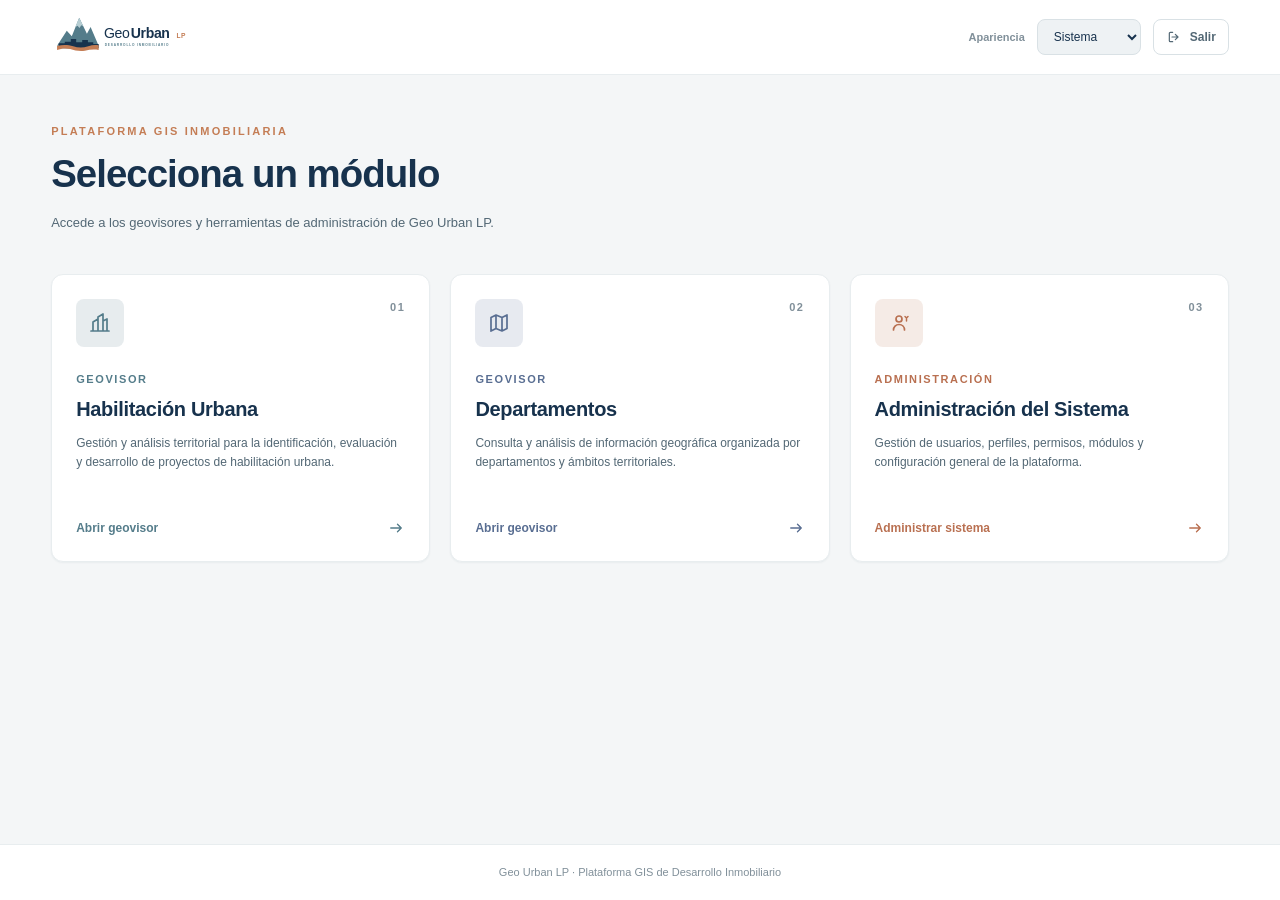
==== frontend/modules/modules.html @ 4432e71e "Initial Geo Urban LP platform" ====
<!DOCTYPE html>
<html lang="es">

<head>
    <meta charset="UTF-8">
    <meta 
        name="viewport" 
        content="width=device-width, initial-scale=1.0">

    <meta
        name="description"
        content="Geo Urban LP - Plataforma GIS para el desarrollo inmobiliario">

    <title>Geo Urban LP | Módulos</title>

    <!-- Favicon -->
    <link rel="icon" href="../assets/icons/geourbanlp-light-icon.svg" type="image/svg+xml">

    <!-- Stylesheets -->
    <link rel="stylesheet" href="modules.css">
</head>

<body>
    <header class="modules-header">

        <a
            href="modules.html"
            class="modules-brand"
            aria-label="Ir al inicio de Geo Urban LP">

            <img
                src="../assets/icons/geourbanlp-light-logo.svg"
                alt="Geo Urban LP"
                class="modules-logo modules-logo-light">

            <img
                src="../assets/icons/geourbanlp-dark-logo.svg"
                alt=""
                aria-hidden="true"
                class="modules-logo modules-logo-dark">

        </a>

        <div class="modules-header-actions">

            <label
                for="select-theme"
                class="theme-label">
                Apariencia
            </label>

            <select
                id="select-theme"
                class="theme-select"
                aria-label="Seleccionar apariencia">

                <option value="system">
                    Sistema
                </option>

                <option value="light">
                    Claro
                </option>

                <option value="dark">
                    Oscuro
                </option>

            </select>

            <button
                id="btn-logout"
                class="btn-logout"
                type="button">

                <svg
                    viewBox="0 0 24 24"
                    fill="none"
                    aria-hidden="true">

                    <path
                        d="M10 5H6.5A1.5 1.5 0 0 0 5 6.5V17.5A1.5 1.5 0 0 0 6.5 19H10M14 8L18 12M18 12L14 16M18 12H9"
                        stroke="currentColor"
                        stroke-width="1.8"
                        stroke-linecap="round"
                        stroke-linejoin="round"/>

                </svg>

                <span>Salir</span>

            </button>

        </div>

    </header>
    <main class="modules-main">
        <section class="modules-introduction">
            <span class="modules-eyebrow">
                PLATAFORMA GIS INMOBILIARIA
            </span>
            <h1>
                Selecciona un módulo
            </h1>
            <p>
                Accede a los geovisores y herramientas de administración
                de Geo Urban LP.
            </p>
        </section>
        <section class="modules-grid" aria-label="Módulos disponibles">
            <!-- =========================== -->
            <!-- HABILITACIÓN URBANA         -->
            <!-- =========================== -->
            <a
                href="../modules/m-habilitacion-urbana/m-habilitacion-urbana.html"
                class="module-card module-card-urban">

                <div class="module-card-header">

                    <div class="module-icon">

                        <svg
                            viewBox="0 0 24 24"
                            fill="none"
                            aria-hidden="true">

                            <path
                                d="M3 20H21
                                   M5 20V11L10 8V20
                                   M10 20V6L15 3V20
                                   M15 20V10L19 8V20"
                                stroke="currentColor"
                                stroke-width="1.7"
                                stroke-linecap="round"
                                stroke-linejoin="round"/>

                        </svg>

                    </div>

                    <span class="module-number">
                        01
                    </span>

                </div>

                <div class="module-card-content">

                    <span class="module-type">
                        GEOVISOR
                    </span>

                    <h2>
                        Habilitación Urbana
                    </h2>

                    <p>
                        Gestión y análisis territorial para la identificación,
                        evaluación y desarrollo de proyectos de habilitación urbana.
                    </p>

                </div>

                <div class="module-card-footer">

                    <span>
                        Abrir geovisor
                    </span>

                    <svg
                        viewBox="0 0 24 24"
                        fill="none"
                        aria-hidden="true">

                        <path
                            d="M5 12H19M14 7L19 12L14 17"
                            stroke="currentColor"
                            stroke-width="1.8"
                            stroke-linecap="round"
                            stroke-linejoin="round"/>

                    </svg>

                </div>

            </a>

            <!-- =========================== -->
            <!-- DEPARTAMENTOS               -->
            <!-- =========================== -->
            <a
                href="../modules/m-departamentos/m-departamentos.html"
                class="module-card module-card-departments">

                <div class="module-card-header">

                    <div class="module-icon">

                        <svg
                            viewBox="0 0 24 24"
                            fill="none"
                            aria-hidden="true">

                            <path
                                d="M4 6.5L9 4L15 6.5L20 4V17.5L15 20L9 17.5L4 20V6.5Z
                                   M9 4V17.5
                                   M15 6.5V20"
                                stroke="currentColor"
                                stroke-width="1.7"
                                stroke-linecap="round"
                                stroke-linejoin="round"/>

                        </svg>

                    </div>

                    <span class="module-number">
                        02
                    </span>

                </div>

                <div class="module-card-content">

                    <span class="module-type">
                        GEOVISOR
                    </span>

                    <h2>
                        Departamentos
                    </h2>

                    <p>
                        Consulta y análisis de información geográfica
                        organizada por departamentos y ámbitos territoriales.
                    </p>

                </div>

                <div class="module-card-footer">

                    <span>
                        Abrir geovisor
                    </span>

                    <svg
                        viewBox="0 0 24 24"
                        fill="none"
                        aria-hidden="true">

                        <path
                            d="M5 12H19M14 7L19 12L14 17"
                            stroke="currentColor"
                            stroke-width="1.8"
                            stroke-linecap="round"
                            stroke-linejoin="round"/>

                    </svg>

                </div>

            </a>

            <!-- =========================== -->
            <!-- ADMINISTRACIÓN              -->
            <!-- =========================== -->
            <a
                href="../modules/m-administracion/m-administracion.html"
                class="module-card module-card-admin">

                <div class="module-card-header">

                    <div class="module-icon">

                        <svg
                            viewBox="0 0 24 24"
                            fill="none"
                            aria-hidden="true">

                            <circle
                                cx="12"
                                cy="8"
                                r="3"
                                stroke="currentColor"
                                stroke-width="1.7"/>

                            <path
                                d="M6.5 19
                                   C6.5 15.8 8.8 13.5 12 13.5
                                   C15.2 13.5 17.5 15.8 17.5 19"
                                stroke="currentColor"
                                stroke-width="1.7"
                                stroke-linecap="round"/>

                            <path
                                d="M18 5.5L19.5 7
                                   M19.5 7L21 5.5
                                   M19.5 7V10"
                                stroke="currentColor"
                                stroke-width="1.5"
                                stroke-linecap="round"
                                stroke-linejoin="round"/>

                        </svg>

                    </div>

                    <span class="module-number">
                        03
                    </span>

                </div>

                <div class="module-card-content">

                    <span class="module-type">
                        ADMINISTRACIÓN
                    </span>

                    <h2>
                        Administración del Sistema
                    </h2>

                    <p>
                        Gestión de usuarios, perfiles, permisos,
                        módulos y configuración general de la plataforma.
                    </p>

                </div>

                <div class="module-card-footer">

                    <span>
                        Administrar sistema
                    </span>

                    <svg
                        viewBox="0 0 24 24"
                        fill="none"
                        aria-hidden="true">

                        <path
                            d="M5 12H19M14 7L19 12L14 17"
                            stroke="currentColor"
                            stroke-width="1.8"
                            stroke-linecap="round"
                            stroke-linejoin="round"/>

                    </svg>

                </div>

            </a>
        </section>

    </main>


    <footer class="modules-footer">

        <span>
            Geo Urban LP · Plataforma GIS de Desarrollo Inmobiliario
        </span>

    </footer>


    <!-- Scripts -->
    <script src="modules.js"></script>

</body>

</html>
---- frontend/modules/modules.css ----
/* ===================== */
/* DESIGN TOKENS         */
/* ===================== */

:root {
    color-scheme: light;

    /* BRAND */

    --colour-primary: #17324D;
    --colour-primary-hover: #21445F;
    --colour-primary-active: #10283D;

    --colour-secondary: #547C8A;
    --colour-secondary-light: #B7CED3;

    --colour-accent: #C47D55;
    --colour-accent-soft: #F4E8E1;


    /* BACKGROUNDS */

    --colour-background: #F4F6F7;
    --colour-surface: #FFFFFF;
    --colour-surface-secondary: #EEF2F4;
    --colour-surface-hover: #F7F9FA;


    /* TYPOGRAPHY */

    --colour-text-primary: #17324D;
    --colour-text-secondary: #536875;
    --colour-text-tertiary: #81909A;
    --colour-text-inverse: #FFFFFF;

    --font-family:
        "Century Gothic",
        "Avenir Next",
        "Segoe UI",
        sans-serif;

    --font-size-sm: 0.6875rem;
    --font-size-base: 0.75rem;
    --font-size-lg: 0.8125rem;
    --font-size-xl: 0.875rem;
    --font-size-2xl: 1rem;
    --font-size-3xl: 1.25rem;
    --font-size-4xl: 1.75rem;

    --font-weight-regular: 400;
    --font-weight-medium: 500;
    --font-weight-semibold: 600;
    --font-weight-bold: 700;


    /* BORDERS */

    --colour-border: #D9E1E5;
    --colour-border-subtle: #E8EDEF;
    --colour-border-strong: #BAC7CD;


    /* INTERACTION */

    --colour-focus: #547C8A;
    --colour-selection: #B7CED3;


    /* SPACING */

    --spacing-1: 0.25rem;
    --spacing-2: 0.5rem;
    --spacing-3: 0.75rem;
    --spacing-4: 1rem;
    --spacing-5: 1.25rem;
    --spacing-6: 1.5rem;
    --spacing-8: 2rem;
    --spacing-10: 2.5rem;
    --spacing-12: 3rem;


    /* COMPONENTS */

    --radius-sm: 0.25rem;
    --radius-md: 0.5rem;
    --radius-lg: 0.75rem;

    --shadow-sm:
        0 1px 2px rgb(23 50 77 / 5%);

    --shadow-md:
        0 6px 20px rgb(23 50 77 / 8%);

    --shadow-lg:
        0 12px 30px rgb(23 50 77 / 12%);


    /* MODULES */

    --module-urban: #547C8A;
    --module-departments: #596E92;
    --module-admin: #B97051;
}


/* ===================== */
/* DARK MODE             */
/* ===================== */

[data-theme="dark"] {
    color-scheme: dark;

    --colour-primary: #DCE8EC;
    --colour-primary-hover: #FFFFFF;
    --colour-primary-active: #B7CED3;

    --colour-secondary: #7FA5AF;
    --colour-secondary-light: #355563;

    --colour-accent: #D58B62;
    --colour-accent-soft: #3A2924;

    --colour-background: #0D1822;
    --colour-surface: #132330;
    --colour-surface-secondary: #192C3A;
    --colour-surface-hover: #1D3342;

    --colour-text-primary: #EDF3F5;
    --colour-text-secondary: #B7C6CC;
    --colour-text-tertiary: #8498A1;
    --colour-text-inverse: #0D1822;

    --colour-border: #294251;
    --colour-border-subtle: #203744;
    --colour-border-strong: #3D5967;

    --colour-focus: #8FB4BE;
    --colour-selection: #315565;

    --shadow-sm:
        0 1px 2px rgb(0 0 0 / 18%);

    --shadow-md:
        0 6px 20px rgb(0 0 0 / 22%);

    --shadow-lg:
        0 12px 30px rgb(0 0 0 / 30%);

    --module-urban: #7FA5AF;
    --module-departments: #8998C0;
    --module-admin: #D58B62;
}


/* ===================== */
/* GLOBAL                */
/* ===================== */

*,
*::before,
*::after {
    box-sizing: border-box;
}

html {
    min-height: 100%;
    font-size: 16px;
    scroll-behavior: smooth;
}

body {
    min-height: 100vh;
    margin: 0;

    display: flex;
    flex-direction: column;

    background-color: var(--colour-background);
    color: var(--colour-text-primary);

    font-family: var(--font-family);
    font-size: var(--font-size-base);
    font-weight: var(--font-weight-regular);
    line-height: 1.5;

    transition:
        background-color 0.2s ease,
        color 0.2s ease;
}

button,
select {
    font: inherit;
}

a {
    color: inherit;
    text-decoration: none;
}

::selection {
    background-color: var(--colour-selection);
    color: var(--colour-text-primary);
}

:focus-visible {
    outline: 2px solid var(--colour-focus);
    outline-offset: 3px;
}


/* ===================== */
/* HEADER                */
/* ===================== */

.modules-header {
    min-height: 4.5rem;

    display: flex;
    align-items: center;
    justify-content: space-between;

    gap: var(--spacing-5);

    padding:
        var(--spacing-3)
        clamp(1.25rem, 4vw, 4rem);

    border-bottom:
        1px solid var(--colour-border-subtle);

    background-color:
        var(--colour-surface);
}


/* ===================== */
/* BRAND                 */
/* ===================== */

.modules-header .modules-brand {
    display: inline-flex;
    align-items: center;

    min-width: 0;
}

.modules-header .modules-brand .modules-logo {
    display: block;

    width: 13rem;
    max-width: 100%;
    height: auto;
}

.modules-header .modules-brand .modules-logo-light {
    display: block;
}

.modules-header .modules-brand .modules-logo-dark {
    display: none;
}

[data-theme="dark"] .modules-header .modules-brand .modules-logo-light {
    display: none;
}

[data-theme="dark"] .modules-header .modules-brand .modules-logo-dark {
    display: block;
}


/* ===================== */
/* HEADER ACTIONS        */
/* ===================== */

.modules-header .modules-header-actions {
    display: flex;
    align-items: center;

    gap: var(--spacing-3);
}


/* ===================== */
/* THEME SELECTOR        */
/* ===================== */

.modules-header .modules-header-actions .theme-label {
    color: var(--colour-text-tertiary);

    font-size: var(--font-size-sm);
    font-weight: var(--font-weight-semibold);
}

.modules-header .modules-header-actions .theme-select {
    height: 2.25rem;
    min-width: 6.5rem;

    padding:
        0
        var(--spacing-3);

    border:
        1px solid var(--colour-border);

    border-radius:
        var(--radius-md);

    background-color:
        var(--colour-surface-secondary);

    color:
        var(--colour-text-primary);

    cursor: pointer;

    transition:
        border-color 0.15s ease,
        background-color 0.15s ease;
}

.modules-header .modules-header-actions .theme-select:hover {
    border-color:
        var(--colour-border-strong);

    background-color:
        var(--colour-surface-hover);
}


/* ===================== */
/* LOGOUT                */
/* ===================== */

.modules-header .modules-header-actions .btn-logout {
    min-height: 2.25rem;

    display: inline-flex;
    align-items: center;
    justify-content: center;

    gap: var(--spacing-2);

    padding:
        0
        var(--spacing-3);

    border:
        1px solid var(--colour-border);

    border-radius:
        var(--radius-md);

    background-color:
        var(--colour-surface);

    color:
        var(--colour-text-secondary);

    font-size:
        var(--font-size-base);

    font-weight:
        var(--font-weight-semibold);

    cursor: pointer;

    transition:
        border-color 0.15s ease,
        background-color 0.15s ease,
        color 0.15s ease;
}

.modules-header .modules-header-actions .btn-logout svg {
    width: 1rem;
    height: 1rem;

    flex-shrink: 0;
}

.modules-header .modules-header-actions .btn-logout:hover {
    border-color:
        var(--colour-border-strong);

    background-color:
        var(--colour-surface-hover);

    color:
        var(--colour-text-primary);
}


/* ===================== */
/* MAIN                  */
/* ===================== */

.modules-main {
    width: 100%;
    max-width: 82rem;

    margin: 0 auto;

    flex: 1;

    padding:
        var(--spacing-12)
        clamp(1.25rem, 4vw, 4rem);
}


/* ===================== */
/* INTRODUCTION          */
/* ===================== */

.modules-main .modules-introduction {
    max-width: 42rem;
}

.modules-main .modules-introduction .modules-eyebrow {
    display: block;

    margin-bottom:
        var(--spacing-3);

    color:
        var(--colour-accent);

    font-size:
        var(--font-size-sm);

    font-weight:
        var(--font-weight-bold);

    letter-spacing:
        0.14rem;
}

.modules-main .modules-introduction h1 {
    margin: 0;

    color:
        var(--colour-text-primary);

    font-size:
        clamp(1.75rem, 3vw, 2.5rem);

    font-weight:
        var(--font-weight-semibold);

    line-height: 1.15;

    letter-spacing:
        -0.06rem;
}

.modules-main .modules-introduction p {
    max-width: 38rem;

    margin:
        var(--spacing-4)
        0
        0;

    color:
        var(--colour-text-secondary);

    font-size:
        var(--font-size-lg);

    line-height: 1.7;
}


/* ===================== */
/* MODULES GRID          */
/* ===================== */

.modules-main .modules-grid {
    display: grid;

    grid-template-columns:
        repeat(3, minmax(0, 1fr));

    gap:
        var(--spacing-5);

    margin-top:
        var(--spacing-10);
}


/* ===================== */
/* MODULE CARD           */
/* ===================== */

.modules-main .modules-grid .module-card {
    --module-colour:
        var(--colour-secondary);

    position: relative;

    min-width: 0;
    min-height: 18rem;

    display: flex;
    flex-direction: column;

    padding:
        var(--spacing-6);

    border:
        1px solid var(--colour-border-subtle);

    border-radius:
        var(--radius-lg);

    background-color:
        var(--colour-surface);

    box-shadow:
        var(--shadow-sm);

    overflow: hidden;

    transition:
        border-color 0.18s ease,
        box-shadow 0.18s ease,
        transform 0.18s ease;
}


/* TOP ACCENT */

.modules-main .modules-grid .module-card::before {
    content: "";

    position: absolute;

    top: 0;
    left: 0;

    width: 100%;
    height: 0.2rem;

    background-color:
        var(--module-colour);

    opacity: 0;

    transition:
        opacity 0.18s ease;
}

.modules-main .modules-grid .module-card:hover {
    border-color:
        var(--module-colour);

    box-shadow:
        var(--shadow-lg);

    transform:
        translateY(-0.2rem);
}

.modules-main .modules-grid .module-card:hover::before {
    opacity: 1;
}


/* ===================== */
/* MODULE COLOURS        */
/* ===================== */

.modules-main .modules-grid .module-card-urban {
    --module-colour:
        var(--module-urban);
}

.modules-main .modules-grid .module-card-departments {
    --module-colour:
        var(--module-departments);
}

.modules-main .modules-grid .module-card-admin {
    --module-colour:
        var(--module-admin);
}


/* ===================== */
/* CARD HEADER           */
/* ===================== */

.modules-main .modules-grid .module-card.module-card-admin .module-card-header,
.modules-main .modules-grid .module-card.module-card-departments .module-card-header,
.modules-main .modules-grid .module-card.module-card-urban .module-card-header {
    display: flex;
    align-items: flex-start;
    justify-content: space-between;

    gap:
        var(--spacing-4);
}

.modules-main .modules-grid .module-card.module-card-admin .module-card-header .module-icon,
.modules-main .modules-grid .module-card.module-card-departments .module-card-header .module-icon,
.modules-main .modules-grid .module-card.module-card-urban .module-card-header .module-icon {
    width: 3rem;
    height: 3rem;

    display: flex;
    align-items: center;
    justify-content: center;

    flex-shrink: 0;

    border-radius:
        var(--radius-md);

    background-color:
        color-mix(
            in srgb,
            var(--module-colour) 14%,
            transparent
        );

    color:
        var(--module-colour);
}

.modules-main .modules-grid .module-card.module-card-admin .module-card-header .module-icon svg,
.modules-main .modules-grid .module-card.module-card-departments .module-card-header .module-icon svg,
.modules-main .modules-grid .module-card.module-card-urban .module-card-header .module-icon svg {
    width: 1.5rem;
    height: 1.5rem;
}

.modules-main .modules-grid .module-card.module-card-admin .module-card-header .module-number,
.modules-main .modules-grid .module-card.module-card-departments .module-card-header .module-number,
.modules-main .modules-grid .module-card.module-card-urban .module-card-header .module-number {
    color:
        var(--colour-text-tertiary);

    font-size:
        var(--font-size-sm);

    font-weight:
        var(--font-weight-bold);

    letter-spacing:
        0.1rem;
}


/* ===================== */
/* CARD CONTENT          */
/* ===================== */

.modules-main .modules-grid .module-card.module-card-admin .module-card-content,
.modules-main .modules-grid .module-card.module-card-departments .module-card-content,
.modules-main .modules-grid .module-card.module-card-urban .module-card-content {
    margin-top:
        var(--spacing-6);
}

.modules-main .modules-grid .module-card.module-card-admin .module-card-content .module-type,
.modules-main .modules-grid .module-card.module-card-departments .module-card-content .module-type,
.modules-main .modules-grid .module-card.module-card-urban .module-card-content .module-type {
    display: block;

    margin-bottom:
        var(--spacing-2);

    color:
        var(--module-colour);

    font-size:
        var(--font-size-sm);

    font-weight:
        var(--font-weight-bold);

    letter-spacing:
        0.1rem;
}

.modules-main .modules-grid .module-card.module-card-admin .module-card-content h2,
.modules-main .modules-grid .module-card.module-card-departments .module-card-content h2,
.modules-main .modules-grid .module-card.module-card-urban .module-card-content h2 {
    margin: 0;

    color:
        var(--colour-text-primary);

    font-size:
        var(--font-size-3xl);

    font-weight:
        var(--font-weight-semibold);

    line-height: 1.3;

    letter-spacing:
        -0.02rem;
}

.modules-main .modules-grid .module-card.module-card-admin .module-card-content p,
.modules-main .modules-grid .module-card.module-card-departments .module-card-content p,
.modules-main .modules-grid .module-card.module-card-urban .module-card-content p {
    margin:
        var(--spacing-3)
        0
        0;

    color:
        var(--colour-text-secondary);

    font-size:
        var(--font-size-base);

    line-height: 1.65;
}


/* ===================== */
/* CARD FOOTER           */
/* ===================== */

.modules-main .modules-grid .module-card.module-card-admin .module-card-footer,
.modules-main .modules-grid .module-card.module-card-departments .module-card-footer,
.modules-main .modules-grid .module-card.module-card-urban .module-card-footer {
    margin-top: auto;

    padding-top:
        var(--spacing-6);

    display: flex;
    align-items: center;
    justify-content: space-between;

    gap:
        var(--spacing-3);

    color:
        var(--module-colour);

    font-size:
        var(--font-size-base);

    font-weight:
        var(--font-weight-semibold);
}

.modules-main .modules-grid .module-card.module-card-admin .module-card-footer svg,
.modules-main .modules-grid .module-card.module-card-departments .module-card-footer svg,
.modules-main .modules-grid .module-card.module-card-urban .module-card-footer svg {
    width: 1.125rem;
    height: 1.125rem;

    flex-shrink: 0;

    transition:
        transform 0.18s ease;
}

.modules-main .modules-grid .module-card:hover
.module-card-footer svg {
    transform:
        translateX(0.25rem);
}


/* ===================== */
/* ADMIN MODULE          */
/* ===================== */

.modules-main .modules-grid .module-card-admin
.module-icon {
    background-color:
        color-mix(
            in srgb,
            var(--module-admin) 12%,
            transparent
        );
}


/* ===================== */
/* FOOTER                */
/* ===================== */

.modules-footer {
    min-height: 3.5rem;

    display: flex;
    align-items: center;
    justify-content: center;

    padding:
        var(--spacing-4)
        var(--spacing-5);

    border-top:
        1px solid var(--colour-border-subtle);

    background-color:
        var(--colour-surface);

    color:
        var(--colour-text-tertiary);

    font-size:
        var(--font-size-sm);

    text-align:
        center;
}


/* ===================== */
/* TABLET                */
/* ===================== */

@media (max-width: 960px) {

    .modules-main .modules-grid {
        grid-template-columns:
            repeat(2, minmax(0, 1fr));
    }

}


/* ===================== */
/* MOBILE                */
/* ===================== */

@media (max-width: 640px) {

    .modules-header {
        align-items:
            flex-start;

        padding:
            var(--spacing-4)
            var(--spacing-5);
    }

    .modules-header .modules-brand .modules-logo {
        width:
            10.5rem;
    }

    .modules-header .modules-header-actions .theme-label {
        display:
            none;
    }

    .modules-main {
        padding:
            var(--spacing-8)
            var(--spacing-5);
    }

    .modules-main .modules-grid {
        grid-template-columns:
            1fr;
    }

    .modules-main .modules-grid .module-card {
        min-height:
            15.5rem;
    }

}


/* ===================== */
/* SMALL MOBILE          */
/* ===================== */

@media (max-width: 480px) {

    .modules-header {
        gap:
            var(--spacing-3);
    }

    .modules-header .modules-header-actions {
        gap:
            var(--spacing-2);
    }

    .modules-header .modules-header-actions .theme-select {
        min-width:
            5.5rem;
    }

    .modules-header .modules-header-actions .btn-logout {
        width:
            2.25rem;

        padding:
            0;
    }

    .modules-header .modules-header-actions .btn-logout span {
        display:
            none;
    }

    .modules-main {
        padding:
            var(--spacing-8)
            var(--spacing-4);
    }

    .modules-main .modules-grid .module-card {
        min-height:
            14.5rem;

        padding:
            var(--spacing-5);
    }

    .modules-main .modules-grid .module-card.module-card-admin .module-card-content,
.modules-main .modules-grid .module-card.module-card-departments .module-card-content,
.modules-main .modules-grid .module-card.module-card-urban .module-card-content {
        margin-top:
            var(--spacing-5);
    }

}
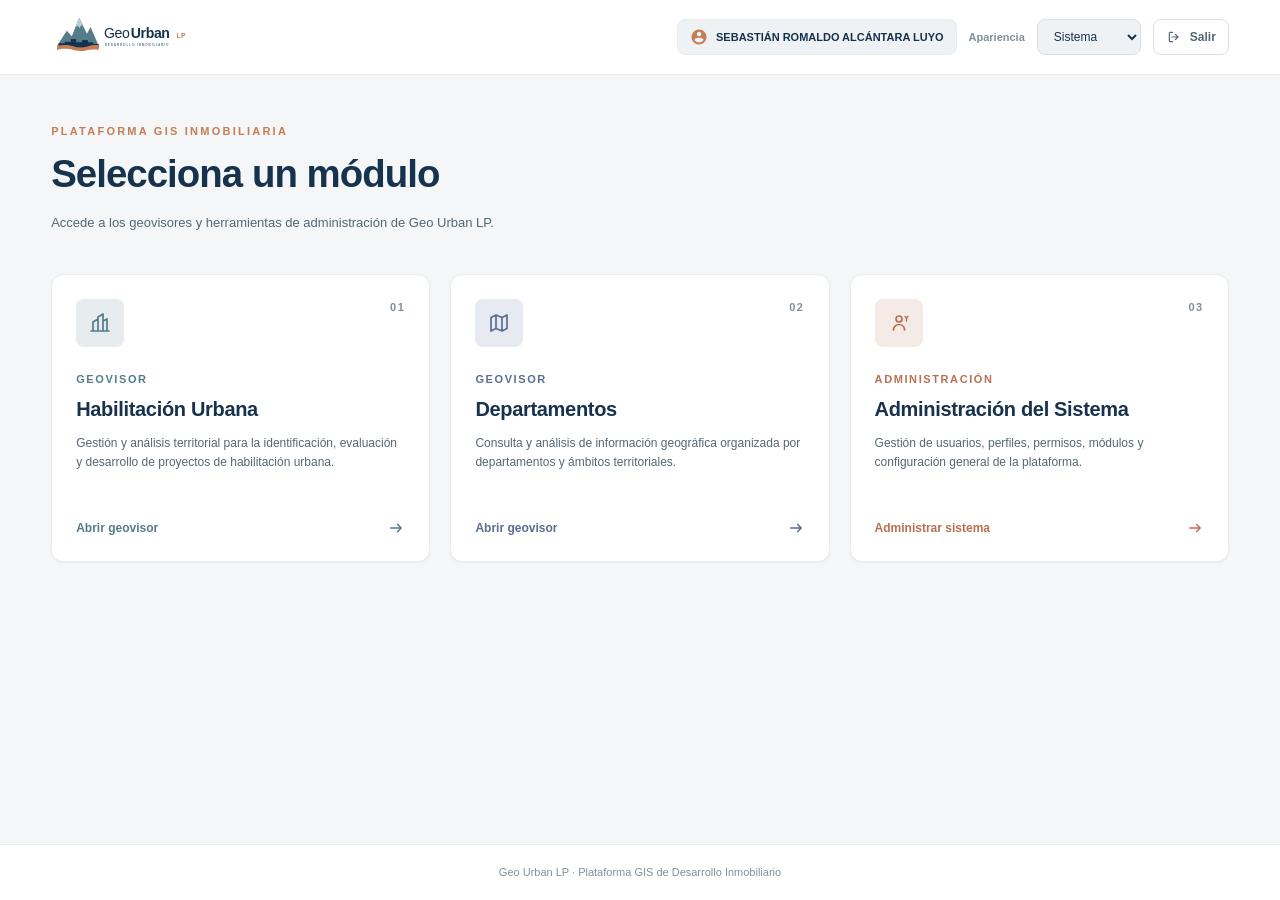
==== commit d00ba18c: "Actualizacion de modulos" ====
--- a/frontend/modules/modules.html
+++ b/frontend/modules/modules.html
@@ -17,6 +17,7 @@
     <link rel="icon" href="../assets/icons/geourbanlp-light-icon.svg" type="image/svg+xml">
 
     <!-- Stylesheets -->
+    <link rel="stylesheet" href="https://fonts.googleapis.com/icon?family=Material+Icons">
     <link rel="stylesheet" href="modules.css">
 </head>
 
@@ -42,6 +43,11 @@
         </a>
 
         <div class="modules-header-actions">
+
+            <div class="user-welcome" aria-label="Usuario">
+                <span class="material-icons" aria-hidden="true">account_circle</span>
+                <strong data-demo-user-name>SEBASTIÁN ROMALDO ALCÁNTARA LUYO</strong>
+            </div>
 
             <label
                 for="select-theme"
@@ -367,6 +373,7 @@
 
     <!-- Scripts -->
     <script src="modules.js"></script>
+    <script src="demo-profile.js"></script>
 
 </body>
 
--- a/frontend/modules/modules.css
+++ b/frontend/modules/modules.css
@@ -281,6 +281,34 @@
     gap: var(--spacing-3);
 }
 
+.modules-header .modules-header-actions .user-welcome {
+    display: flex;
+    min-width: 0;
+    min-height: 2.25rem;
+    align-items: center;
+    gap: var(--spacing-2);
+    padding: 0 var(--spacing-3);
+    border: 1px solid var(--colour-border-subtle);
+    border-radius: var(--radius-md);
+    background: var(--colour-surface-secondary);
+    color: var(--colour-text-primary);
+}
+
+.modules-header .modules-header-actions .user-welcome .material-icons {
+    flex: 0 0 auto;
+    color: var(--colour-accent);
+    font-size: 1.15rem;
+}
+
+.modules-header .modules-header-actions .user-welcome strong {
+    max-width: 18rem;
+    overflow: hidden;
+    font-size: var(--font-size-sm);
+    font-weight: var(--font-weight-semibold);
+    text-overflow: ellipsis;
+    white-space: nowrap;
+}
+
 
 /* ===================== */
 /* THEME SELECTOR        */
@@ -841,10 +869,27 @@
     .modules-header {
         align-items:
             flex-start;
+        flex-wrap:
+            wrap;
 
         padding:
             var(--spacing-4)
             var(--spacing-5);
+    }
+
+    .modules-header .modules-header-actions {
+        width: 100%;
+        flex-wrap: wrap;
+        justify-content: flex-end;
+    }
+
+    .modules-header .modules-header-actions .user-welcome {
+        flex: 1 1 12rem;
+        margin-right: auto;
+    }
+
+    .modules-header .modules-header-actions .user-welcome strong {
+        max-width: min(18rem, 52vw);
     }
 
     .modules-header .modules-brand .modules-logo {
